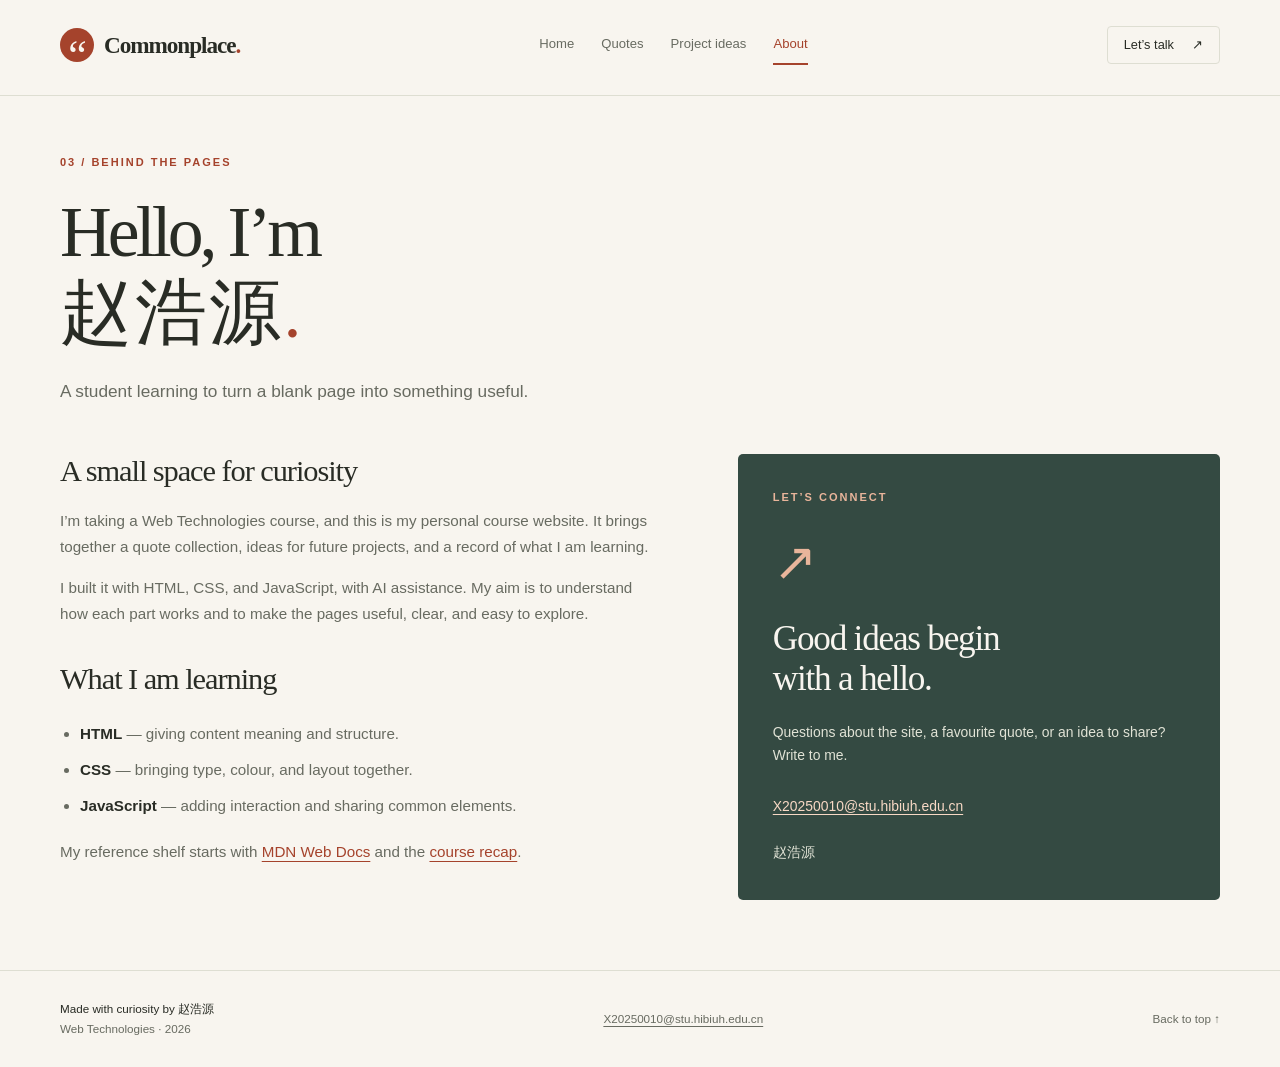
==== about.html @ f135b630 "Build personal quotes website" ====
<!DOCTYPE html>
<html lang="en">
<head>
  <meta charset="UTF-8">
  <meta name="viewport" content="width=device-width, initial-scale=1.0">
  <meta name="description" content="Meet Zhao Haoyuan, the student behind Commonplace, and get in touch.">
  <title>About · 赵浩源</title>
  <link rel="icon" href="favicon-32.png" sizes="32x32" type="image/png">
  <link rel="apple-touch-icon" href="apple-touch-icon.png">
  <link rel="stylesheet" href="style.css">
</head>
<body>
  <a class="skip-link" href="#main-content">Skip to content</a>
  <header id="site-header"></header>
  <main id="main-content" tabindex="-1">
    <div class="page-intro">
      <p class="eyebrow">03 / Behind the pages</p>
      <h1>Hello, I’m<br><span lang="zh" class="chinese-name">赵浩源</span><span class="accent">.</span></h1>
      <p class="intro">A student learning to turn a blank page into something useful.</p>
    </div>
    <div class="about-layout">
      <div>
        <section class="about-section" aria-labelledby="story-title"><h2 id="story-title">A small space for curiosity</h2><p>I’m taking a Web Technologies course, and this is my personal course website. It brings together a quote collection, ideas for future projects, and a record of what I am learning.</p><p>I built it with HTML, CSS, and JavaScript, with AI assistance. My aim is to understand how each part works and to make the pages useful, clear, and easy to explore.</p></section>
        <section class="about-section" aria-labelledby="learning-title"><h2 id="learning-title">What I am learning</h2><ul class="learning-list"><li><strong>HTML</strong> — giving content meaning and structure.</li><li><strong>CSS</strong> — bringing type, colour, and layout together.</li><li><strong>JavaScript</strong> — adding interaction and sharing common elements.</li></ul><p>My reference shelf starts with <a href="https://developer.mozilla.org/en-US/docs/Learn_web_development">MDN Web Docs</a> and the <a href="https://webtech.landrock.io/slides/recap-2-4.html">course recap</a>.</p></section>
      </div>
      <section id="contact" class="contact-card" aria-labelledby="contact-title"><p class="eyebrow">Let’s connect</p><span class="contact-symbol" aria-hidden="true">↗</span><h2 id="contact-title">Good ideas begin<br>with a hello.</h2><p>Questions about the site, a favourite quote, or an idea to share? Write to me.</p><address><a href="mailto:X20250010@stu.hibiuh.edu.cn">X20250010@stu.hibiuh.edu.cn</a></address><p class="contact-name" lang="zh">赵浩源</p></section>
    </div>
  </main>
  <footer id="site-footer"></footer>
  <noscript><p class="noscript">JavaScript is off. Explore <a href="index.html">Home</a>, <a href="quotes.html">Quotes</a>, <a href="project.html">Project ideas</a>, or <a href="about.html">About</a>. Quote interactions require JavaScript.</p></noscript>
  <script src="nav.js"></script>

</body>
</html>
---- style.css ----
/* Shared palette, type, and box model for all four pages. */
:root {
  --paper: #f8f5ef;
  --card: #fffdf8;
  --ink: #292c25;
  --muted: #686b61;
  --accent: #a5432c;
  --line: #deded2;
  --green: #344a42;
}
* { box-sizing: border-box; }
html { scroll-behavior: smooth; }
body { margin: 0; background: var(--paper); color: var(--ink); font: 16px/1.7 "Segoe UI", "Microsoft YaHei", sans-serif; }
a { color: var(--accent); text-underline-offset: .24em; }
button, select { font: inherit; }
button, a, select { -webkit-tap-highlight-color: transparent; }
button { cursor: pointer; }
button:disabled, select:disabled { cursor: default; opacity: .55; }
a:focus-visible, button:focus-visible, select:focus-visible, .quote:focus-visible { outline: 3px solid var(--accent); outline-offset: 5px; }
[hidden] { display: none !important; }
img { max-width: 100%; display: block; }
h1, h2, h3, p, figure { margin: 0; }
h1, h2, h3 { line-height: 1.13; font-family: Georgia, "Times New Roman", "SimSun", serif; font-weight: 400; }
h1 { font-size: clamp(2.9rem, 5.6vw, 5.3rem); letter-spacing: -.055em; }
h2 { font-size: clamp(1.8rem, 2.8vw, 2.5rem); letter-spacing: -.035em; }
h3 { font-size: 1.65rem; letter-spacing: -.025em; }
h1 em, .accent { color: var(--accent); }
p + p { margin-top: 1em; }
main { max-width: 1240px; padding: 0 40px; margin: 0 auto; }
main:focus { outline: none; }
.eyebrow { font: 600 .69rem/1.6 "Segoe UI", sans-serif; text-transform: uppercase; letter-spacing: .18em; color: var(--accent); }
.intro { max-width: 35rem; color: var(--muted); font-size: 1.08rem; line-height: 1.85; }
.muted { color: var(--muted); }
.skip-link { position: fixed; top: -100px; left: 20px; padding: 12px 20px; background: var(--card); z-index: 10; }
.skip-link:focus { top: 12px; }
.button { display: inline-flex; align-items: center; justify-content: center; gap: 30px; background: var(--accent); color: #fffdf8; border: 1px solid var(--accent); padding: 13px 22px; border-radius: 4px; font-size: .87rem; font-weight: 600; text-decoration: none; min-height: 48px; }
.button:hover { background: #873520; }
.button span { font-size: 1.2rem; }

/* nav.html is loaded into this header by nav.js. */
#site-header { border-bottom: 1px solid var(--line); min-height: 96px; }
nav { max-width: 1240px; margin: auto; padding: 25px 40px; display: flex; gap: 28px; align-items: center; }
nav a { text-decoration: none; }
.logo { display: inline-flex; align-items: center; color: var(--ink); font: 600 1.45rem Georgia, serif; letter-spacing: -.045em; white-space: nowrap; }
.logo-dot { color: var(--accent); }
.logo-mark { display: inline-grid; place-items: center; width: 34px; height: 34px; margin-right: 10px; background: var(--accent); border-radius: 50%; color: var(--paper); font: 2.6rem/1.3 Georgia, serif; }
.links { display: flex; align-items: center; justify-content: center; gap: 27px; padding: 0; margin: 0 auto; list-style: none; }
.links a { display: block; padding: 8px 0; font-size: .82rem; color: var(--muted); border-bottom: 2px solid transparent; }
.links a:hover, .links a[aria-current="page"] { color: var(--accent); border-bottom-color: var(--accent); }
.action { display: inline-flex; gap: 18px; padding: 7px 16px; border: 1px solid var(--line); border-radius: 4px; color: var(--ink); font-size: .8rem; white-space: nowrap; }
.action:hover { border-color: var(--accent); color: var(--accent); }

/* Home: two columns, followed by three genuine links to the other pages. */
.hero { display: grid; grid-template-columns: 1.05fr 1fr; gap: 68px; align-items: center; padding: 62px 0 65px; }
.hero h1 { margin: 24px 0; }
.hero .intro { max-width: 27rem; }
.hero .button { margin-top: 29px; }
.byline { display: flex; align-items: center; gap: 12px; margin-top: 32px; color: var(--muted); font-size: .73rem; }
.small-rule { width: 28px; height: 1px; background: var(--accent); }
.hero-art img { width: 100%; height: 465px; object-fit: cover; border-radius: 5px; }
.hero-art figcaption { margin-top: 12px; color: var(--muted); font-size: .65rem; letter-spacing: .06em; text-align: right; }
.explore { padding: 36px 0 64px; border-top: 1px solid var(--line); }
.section-heading { display: flex; justify-content: space-between; align-items: baseline; gap: 20px; margin-bottom: 27px; }
.section-heading h2 { font-size: 1.9rem; }
.section-heading p { color: var(--muted); font-size: .77rem; }
.entry-grid { display: grid; grid-template-columns: repeat(3, minmax(0, 1fr)); gap: 20px; }
.entry-card { display: block; padding: 26px; border: 1px solid var(--line); border-radius: 5px; background: var(--card); color: var(--ink); text-decoration: none; }
.entry-card h3 { margin: 17px 0 12px; font-size: 1.38rem; }
.entry-card h3 span { float: right; color: var(--accent); }
.entry-card p { color: var(--muted); font-size: .82rem; line-height: 1.8; }
.entry-card:hover { border-color: var(--accent); background: #fcf0e6; }

/* Quotes: one article per quotation, two columns above 800px. */
.page-intro { padding: 58px 0 36px; }
.page-intro h1 { margin: 20px 0 22px; }
.quote-toolbar { display: flex; justify-content: space-between; align-items: center; gap: 20px; border-block: 1px solid var(--line); padding: 20px 0; }
.filter-control { display: flex; align-items: center; gap: 18px; }
.filter-control label { font-size: .8rem; color: var(--muted); }
select { min-height: 46px; max-width: 100%; padding: 7px 36px 7px 13px; color: var(--ink); border: 1px solid var(--line); border-radius: 4px; background: var(--card); font-size: .86rem; }
.collection-count { color: var(--muted); font-size: .76rem; margin: 23px 0; }
.quote-grid { display: grid; grid-template-columns: repeat(2, minmax(0, 1fr)); gap: 22px; }
.quote { display: flex; flex-direction: column; align-items: flex-start; min-width: 0; padding: 27px 31px; background: var(--card); border: 1px solid var(--line); border-radius: 5px; scroll-margin-top: 24px; }
.quote-meta { display: flex; justify-content: space-between; width: 100%; color: var(--muted); font-size: .66rem; text-transform: uppercase; letter-spacing: .12em; }
.quote-meta span:first-child { color: var(--accent); }
.quote blockquote { margin: 23px 0 26px; width: 100%; }
.quote blockquote p { white-space: pre-line; font: 1.55rem/1.55 Georgia, "SimSun", serif; letter-spacing: -.015em; }
.quote blockquote p[lang="zh"] { font-size: 1.5rem; line-height: 1.9; letter-spacing: .04em; }
.quote blockquote .translation { font: .87rem/1.8 "Segoe UI", sans-serif; color: var(--muted); margin-top: 14px; letter-spacing: 0; }
.quote footer { margin-top: auto; }
.author { display: block; font-size: .83rem; font-weight: 600; }
.source { display: block; margin-top: 3px; color: var(--muted); font-size: .73rem; }
.like-button { display: flex; align-items: center; gap: 8px; min-height: 44px; margin-top: 20px; border: 1px solid var(--line); border-radius: 30px; padding: 3px 15px; background: transparent; color: var(--muted); font-size: .76rem; }
.like-button:hover, .like-button[aria-pressed="true"] { color: var(--accent); border-color: var(--accent); background: #fcf0e6; }
.heart { font-size: 1.2rem; }
.like-count { padding-left: 7px; border-left: 1px solid var(--line); font-variant-numeric: tabular-nums; }
.quote.is-highlighted { border-color: var(--accent); box-shadow: 0 0 0 2px var(--accent); }
.collection-note { margin: 30px 0 60px; color: var(--muted); font-size: .77rem; }

/* Ideas and about pages use the same type and spacing as the collection. */
.project-layout { display: grid; grid-template-columns: 1.15fr 1fr; gap: 48px; margin: 10px 0 48px; }
.paper-panel { background: var(--card); border: 1px solid var(--line); border-radius: 5px; padding: 32px; }
.paper-panel h2, .audience-panel h2 { font-size: 1.8rem; margin: 13px 0 25px; }
.idea-list { margin: 0; padding-left: 22px; }
.idea-list li { padding: 0 0 20px 5px; }
.idea-list li::marker { color: var(--accent); }
.idea-list li:last-child { padding-bottom: 0; }
.idea-list strong { font-size: .95rem; }
.idea-list p, dd { font-size: .88rem; color: var(--muted); }
.audience-panel { padding: 32px 0; }
dl { margin: 0; }
dt { font-weight: 600; font-size: .95rem; margin-top: 22px; }
dd { margin: 5px 0 0; }
.build-plan { display: grid; grid-template-columns: 1fr 1.25fr; gap: 35px; padding: 35px 0 55px; border-top: 1px solid var(--line); }
.build-plan h2 { margin-top: 15px; }
.build-plan ol { margin: 0; padding-left: 22px; color: var(--muted); font-size: .92rem; }
.build-plan li { padding-left: 6px; margin-bottom: 10px; }
.build-plan li::marker { color: var(--accent); font-weight: 600; }
.chinese-name { font-family: "SimSun", "Microsoft YaHei", serif; letter-spacing: .035em; }
.about-layout { display: grid; grid-template-columns: 1.25fr 1fr; gap: 75px; align-items: start; margin: 10px 0 70px; }
.about-section + .about-section { margin-top: 35px; }
.about-section h2 { font-size: 1.9rem; margin-bottom: 20px; }
.about-section p, .learning-list { font-size: .95rem; color: var(--muted); }
.learning-list { padding-left: 20px; }
.learning-list li { padding: 5px 0; }
.learning-list strong { color: var(--ink); }
.contact-card { padding: 35px; background: var(--green); color: var(--paper); border-radius: 5px; scroll-margin-top: 25px; }
.contact-card .eyebrow { color: #e9b59b; }
.contact-symbol { display: block; font-size: 3.3rem; font-weight: 300; line-height: 1; margin: 30px 0; color: #e9b59b; }
.contact-card h2 { font-size: 2.2rem; }
.contact-card p:not(.eyebrow) { margin-top: 22px; color: #e1e3d6; font-size: .87rem; }
.contact-card address { margin-top: 24px; }
.contact-card a { color: #f8d9c5; font-size: .87rem; overflow-wrap: anywhere; }
address { font-style: normal; }

/* Target only the site footer; the quote attributions also use footer tags. */
#site-footer { border-top: 1px solid var(--line); }
.footer-inner { display: flex; align-items: center; justify-content: space-between; gap: 25px; max-width: 1240px; margin: auto; padding: 28px 40px; font-size: .73rem; }
.footer-inner address a { color: var(--muted); overflow-wrap: anywhere; }
.back-top { white-space: nowrap; color: var(--muted); text-decoration: none; }
.load-error, .noscript { max-width: 1160px; margin: 20px auto; padding: 16px; border: 1px solid var(--accent); }

@media (min-width: 801px) and (max-width: 1050px) {
  .hero { gap: 32px; }
  .hero-art img { height: 420px; }
  nav { gap: 18px; }
  .links { gap: 16px; }
  .action { display: none; }
  .about-layout { gap: 35px; }
}
@media (max-width: 800px) {
  main { padding: 0 24px; }
  nav { flex-wrap: wrap; justify-content: space-between; gap: 12px; padding: 18px 24px 10px; }
  .logo { font-size: 1.3rem; }
  .links { order: 3; width: 100%; justify-content: flex-start; gap: 25px; }
  .action { padding: 6px 10px; }
  .hero { grid-template-columns: 1fr; gap: 35px; padding: 40px 0; }
  .hero h1 { font-size: clamp(3.25rem, 10vw, 5rem); }
  .hero-art img { height: auto; max-height: 480px; object-fit: cover; }
  .hero .intro { max-width: 35rem; }
  .entry-grid, .quote-grid, .project-layout, .about-layout, .build-plan { grid-template-columns: 1fr; }
  .section-heading { align-items: flex-start; flex-direction: column; gap: 12px; }
  .entry-card { padding: 24px; }
  .page-intro { padding-top: 40px; }
  .quote-toolbar { align-items: stretch; }
  .filter-control { align-items: flex-start; flex-direction: column; gap: 5px; }
  .quote-toolbar .button { align-self: flex-end; gap: 12px; padding: 10px 16px; }
  .project-layout, .about-layout { gap: 30px; }
  .audience-panel { padding: 0; }
  .footer-inner { align-items: flex-start; flex-direction: column; gap: 14px; padding: 25px 24px; }
}
@media (max-width: 380px) {
  main { padding: 0 18px; }
  nav { padding-inline: 18px; }
  .links { justify-content: space-between; gap: 12px; }
  .links a { font-size: .77rem; }
  .action { font-size: .72rem; gap: 8px; }
  .quote-toolbar { flex-direction: column; }
  .quote-toolbar .button { align-self: flex-start; }
  .quote { padding: 22px; }
  .contact-card, .paper-panel { padding: 24px; }
}
@media (prefers-reduced-motion: reduce) {
  html { scroll-behavior: auto; }
}
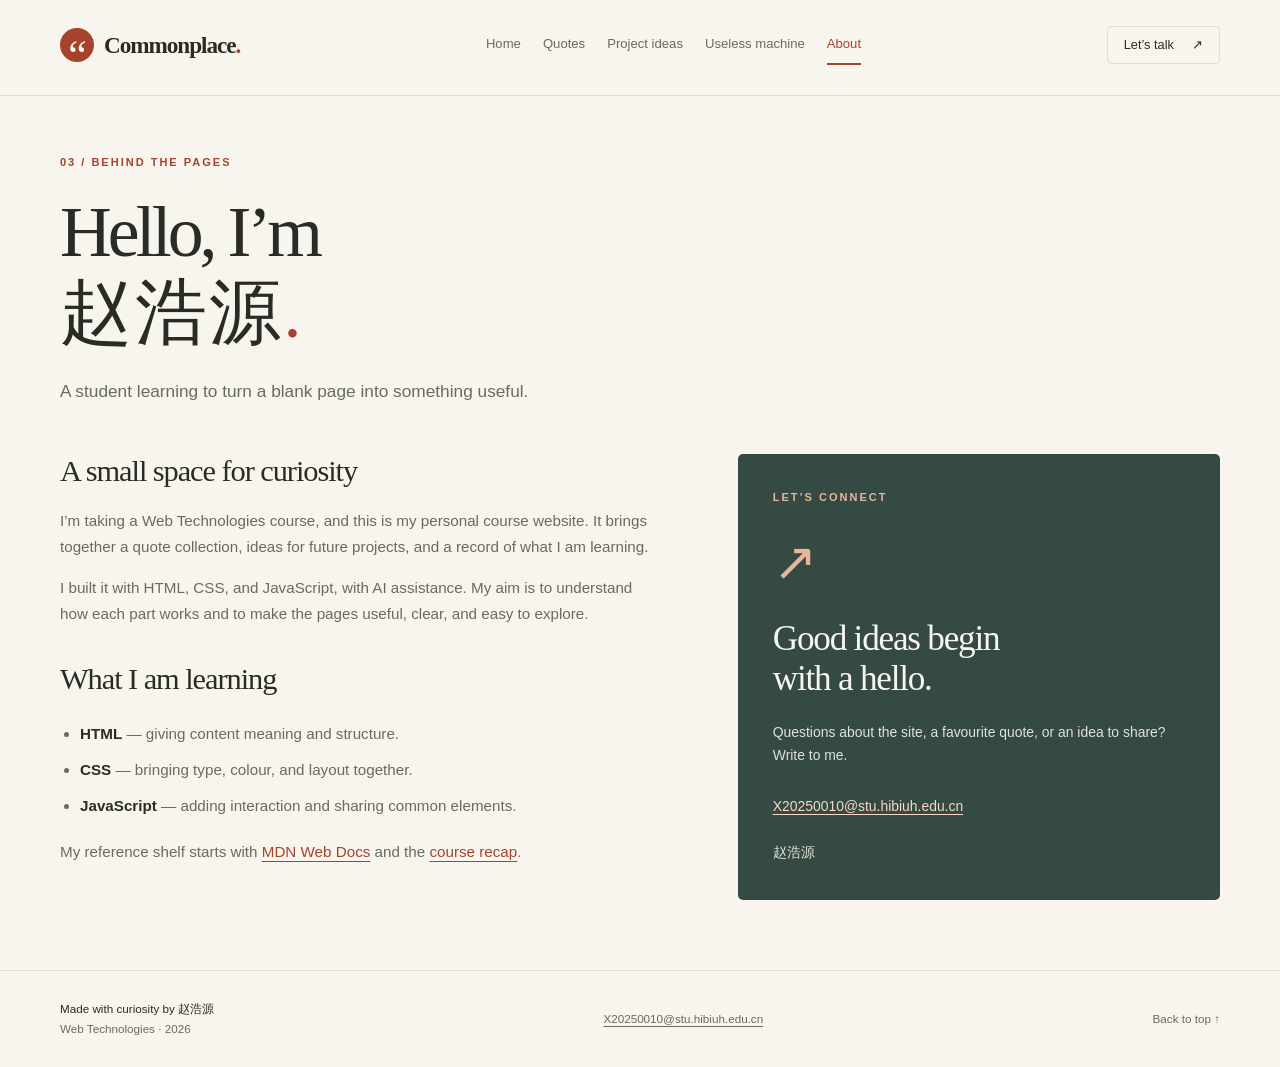
==== commit 07f8525e: "Add interactive useless machine and navigation entry" ====
--- a/about.html
+++ b/about.html
@@ -27,7 +27,7 @@
     </div>
   </main>
   <footer id="site-footer"></footer>
-  <noscript><p class="noscript">JavaScript is off. Explore <a href="index.html">Home</a>, <a href="quotes.html">Quotes</a>, <a href="project.html">Project ideas</a>, or <a href="about.html">About</a>. Quote interactions require JavaScript.</p></noscript>
+  <noscript><p class="noscript">JavaScript is off. Explore <a href="index.html">Home</a>, <a href="quotes.html">Quotes</a>, <a href="project.html">Project ideas</a>, <a href="machine.html">Useless machine</a>, or <a href="about.html">About</a>. Quote interactions require JavaScript.</p></noscript>
   <script src="nav.js"></script>
 
 </body>
--- a/style.css
+++ b/style.css
@@ -182,3 +182,46 @@
 @media (prefers-reduced-motion: reduce) {
   html { scroll-behavior: auto; }
 }
+
+/* Fifth navigation entry: allow wrapping instead of squeezing phone layouts. */
+nav .links { flex-wrap: wrap; column-gap: 22px; row-gap: 2px; }
+nav .links a { white-space: nowrap; }
+
+/* The useless machine: a CSS lid, an illustrated hand, and a real button. */
+.machine-playground { padding: 36px 0 50px; text-align: center; }
+.machine { position: relative; width: min(100%, 700px); aspect-ratio: 2.45; margin: 30px auto 0; border-radius: 22px; background: linear-gradient(155deg, #494239, #292720); border: 2px solid #575147; box-shadow: 0 22px 35px #292c2529; isolation: isolate; }
+.machine-slot { position: absolute; left: 10%; top: 29%; width: 33%; height: 34%; background: #171711; border-radius: 9px; box-shadow: inset 0 5px 12px #0009; }
+.machine-lid { position: absolute; z-index: 3; left: 9.5%; top: 28%; width: 34%; height: 36%; background: linear-gradient(160deg, #514a40, #39362f); border: 2px solid #655d50; border-radius: 8px; transform-origin: 50% 0; transition: transform 350ms ease; }
+.machine-lid span { position: absolute; bottom: 12%; left: 44%; width: 12%; height: 4px; border-radius: 2px; background: #9f917c; }
+.lid-open .machine-lid { transform: perspective(450px) rotateX(115deg); }
+.machine-arm-window { position: absolute; z-index: 4; left: 13%; top: 40%; width: 68%; height: 35%; overflow: hidden; pointer-events: none; }
+.machine-arm { display: block; width: 100%; height: 100%; transform: translateX(-105%); transition: transform 400ms ease-in-out; }
+.hand-out .machine-arm { transform: translateX(0); }
+.machine-switch-wrap { position: absolute; left: 61%; top: 32%; width: 24%; }
+.machine-switch-label { display: block; color: #d5cbb9; font-size: clamp(.6rem, 1.6vw, .75rem); letter-spacing: .2em; margin-bottom: 10px; }
+.machine-switch { display: block; position: relative; width: 100%; min-height: 44px; aspect-ratio: 2.05; border: 0; padding: 0; border-radius: 100px; background: #727b87; box-shadow: inset 0 2px 5px #0003; transition: background 180ms; }
+.machine-switch[aria-checked="true"] { background: #a5432c; }
+.machine-switch[aria-disabled="true"] { cursor: wait; }
+.machine-switch:focus-visible { outline-color: #f8d9c5; }
+.machine-knob { position: absolute; top: 9%; left: 5%; width: 40%; height: 82%; background: #fffdf8; border-radius: 50%; box-shadow: 0 3px 7px #0005; transition: left 180ms; }
+.machine-switch[aria-checked="true"] .machine-knob { left: 55%; }
+.machine-engraving { position: absolute; bottom: 10%; left: 10%; font-size: clamp(.45rem, 1.4vw, .65rem); letter-spacing: .14em; color: #c7bba8; }
+.machine-light { position: absolute; right: 9%; bottom: 12%; width: 7px; height: 7px; border-radius: 50%; background: #887d6b; }
+.is-on .machine-light { background: #ebc893; box-shadow: 0 0 12px #ebc893; }
+.machine-status { margin-top: 33px; color: var(--muted); font: clamp(1.15rem, 2.7vw, 1.7rem)/1.5 Georgia, serif; min-height: 2em; }
+.machine-hint { color: var(--muted); font-size: .8rem; margin-top: 6px; }
+.machine-explainer { display: grid; grid-template-columns: 1fr 1fr; gap: 60px; padding: 36px 0 60px; border-top: 1px solid var(--line); }
+.machine-explainer h2 { margin: 14px 0 20px; }
+.machine-explainer p:not(.eyebrow) { max-width: 27rem; color: var(--muted); font-size: .95rem; }
+.machine-explainer ol { margin: 0; padding-left: 24px; }
+.machine-explainer li { padding: 7px 0 7px 8px; }
+.machine-explainer li::marker { color: var(--accent); }
+@media (max-width: 800px) {
+  nav .links { justify-content: flex-start; column-gap: 20px; }
+  .machine-playground { padding-top: 10px; }
+  .machine { aspect-ratio: 2; border-radius: 14px; }
+  .machine-explainer { grid-template-columns: 1fr; gap: 24px; }
+}
+@media (prefers-reduced-motion: reduce) {
+  .machine-lid, .machine-arm, .machine-switch, .machine-knob { transition: none; }
+}
